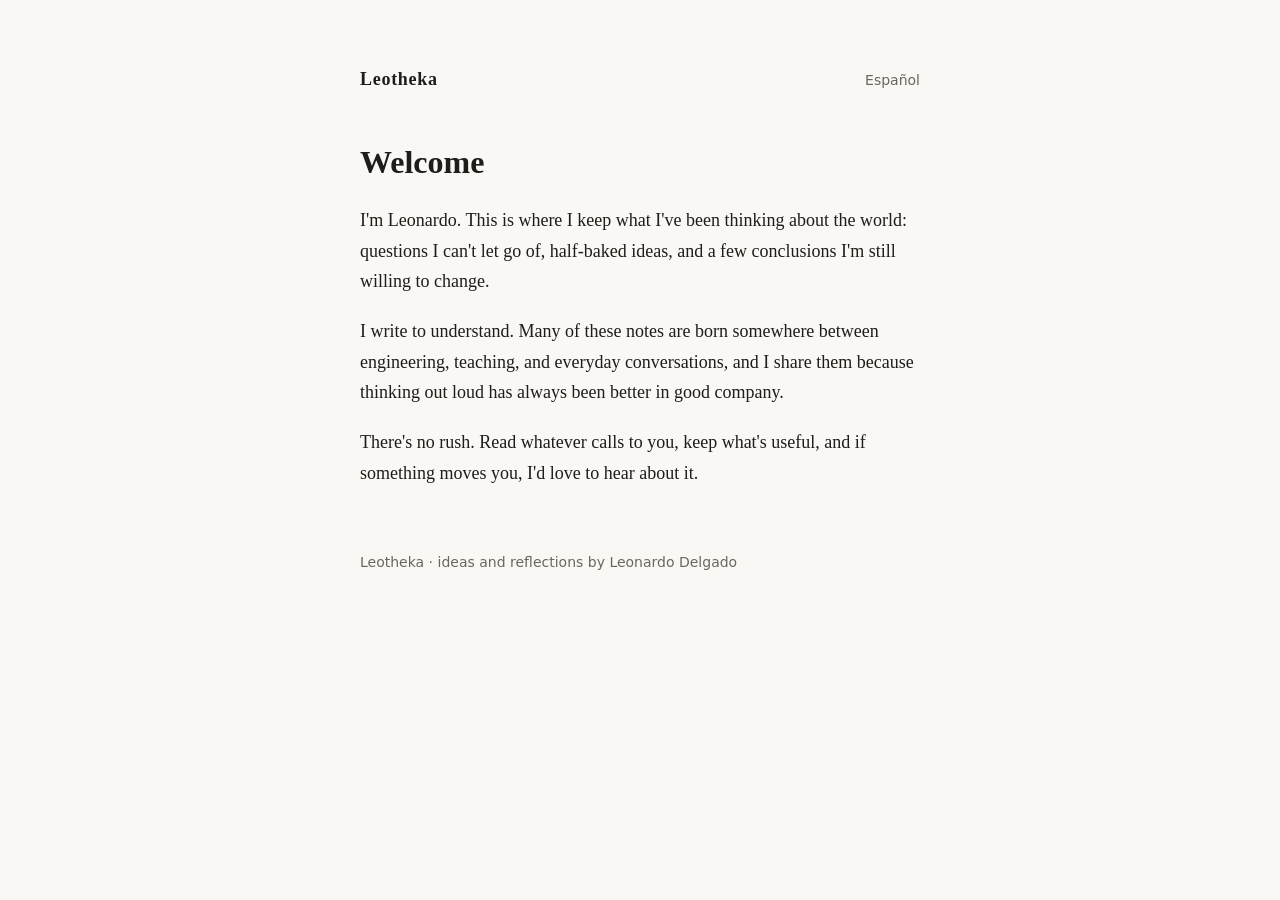
==== en/index.html @ 71f91cb6 "Estructura bilingüe y borrador de bienvenida (/es, /en) Borrador pendiente de aprobación de Leonardo" ====
<!doctype html>
<html lang="en">
<head>
<meta charset="utf-8">
<meta name="viewport" content="width=device-width,initial-scale=1">
<title>Leotheka</title>
<meta name="description" content="Ideas and reflections on the world by Leonardo Delgado.">
<link rel="alternate" hreflang="es" href="/es/">
<link rel="stylesheet" href="/assets/style.css">
</head>
<body>
<main>
<header>
<a class="brand" href="/en/">Leotheka</a>
<nav class="lang"><a href="/es/" hreflang="es">Español</a></nav>
</header>
<h1>Welcome</h1>
<p>I'm Leonardo. This is where I keep what I've been thinking about the world: questions I can't let go of, half-baked ideas, and a few conclusions I'm still willing to change.</p>
<p>I write to understand. Many of these notes are born somewhere between engineering, teaching, and everyday conversations, and I share them because thinking out loud has always been better in good company.</p>
<p>There's no rush. Read whatever calls to you, keep what's useful, and if something moves you, I'd love to hear about it.</p>
<footer>Leotheka · ideas and reflections by Leonardo Delgado</footer>
</main>
</body>
</html>
---- assets/style.css ----
:root{--bg:#faf8f4;--ink:#1f1d1a;--muted:#6b665e;--accent:#8a5a2b}
*{box-sizing:border-box}
body{margin:0;background:var(--bg);color:var(--ink);font:18px/1.7 Georgia,"Times New Roman",serif}
main{max-width:38rem;margin:0 auto;padding:4rem 1.5rem}
header{display:flex;justify-content:space-between;align-items:baseline;margin-bottom:3rem}
.brand{font-weight:bold;letter-spacing:.04em;text-decoration:none;color:var(--ink)}
.lang a{color:var(--muted);font:14px/1 system-ui,sans-serif;text-decoration:none}
.lang a:hover{color:var(--accent)}
h1{font-size:2rem;line-height:1.2;margin:0 0 1.5rem}
p{margin:0 0 1.2rem}
footer{margin-top:4rem;color:var(--muted);font:14px/1.5 system-ui,sans-serif}
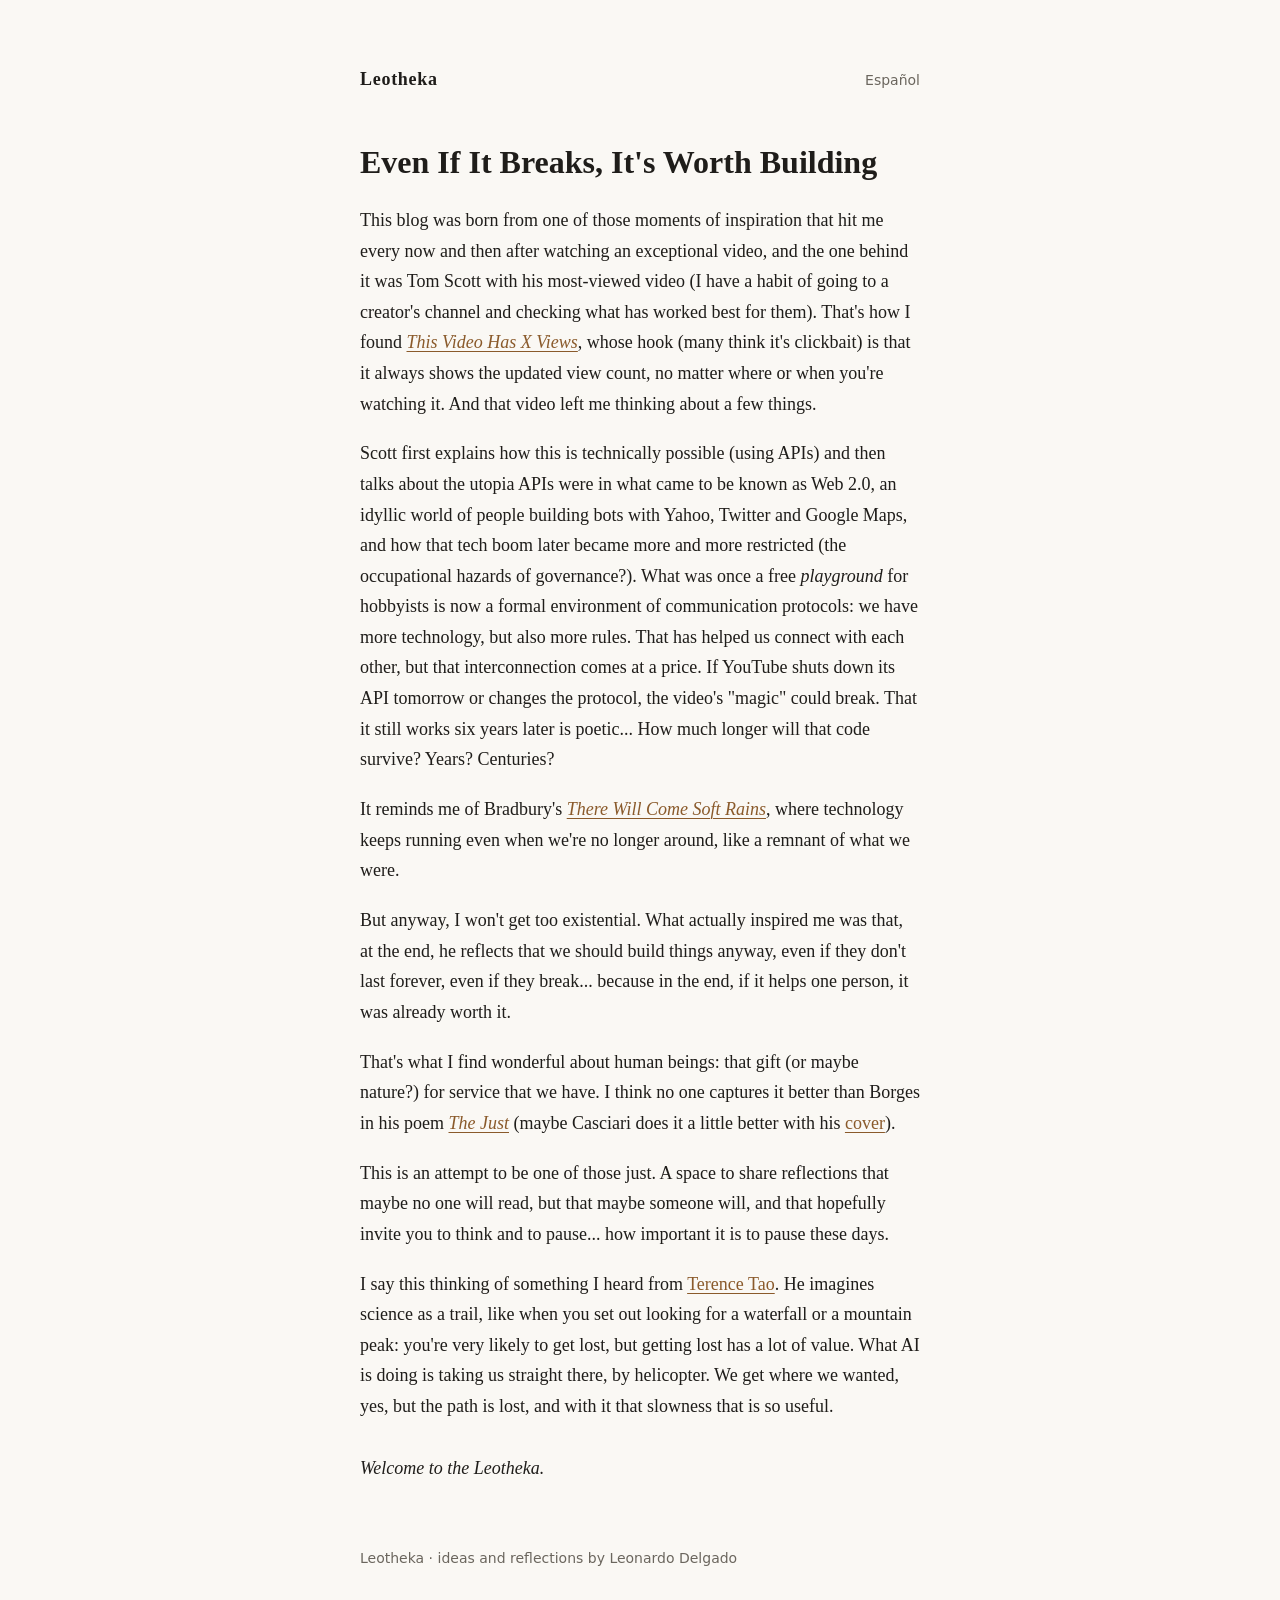
==== commit 8c763cf3: "Bienvenida "Aunque se rompa, vale la pena construirlo" (es/en) para revisión Reemplaza la bienvenida" ====
--- a/en/index.html
+++ b/en/index.html
@@ -3,7 +3,7 @@
 <head>
 <meta charset="utf-8">
 <meta name="viewport" content="width=device-width,initial-scale=1">
-<title>Leotheka</title>
+<title>Even If It Breaks, It&#x27;s Worth Building · Leotheka</title>
 <meta name="description" content="Ideas and reflections on the world by Leonardo Delgado.">
 <link rel="alternate" hreflang="es" href="/es/">
 <link rel="stylesheet" href="/assets/style.css">
@@ -14,10 +14,17 @@
 <a class="brand" href="/en/">Leotheka</a>
 <nav class="lang"><a href="/es/" hreflang="es">Español</a></nav>
 </header>
-<h1>Welcome</h1>
-<p>I'm Leonardo. This is where I keep what I've been thinking about the world: questions I can't let go of, half-baked ideas, and a few conclusions I'm still willing to change.</p>
-<p>I write to understand. Many of these notes are born somewhere between engineering, teaching, and everyday conversations, and I share them because thinking out loud has always been better in good company.</p>
-<p>There's no rush. Read whatever calls to you, keep what's useful, and if something moves you, I'd love to hear about it.</p>
+<article>
+<h1>Even If It Breaks, It&#x27;s Worth Building</h1>
+<p>This blog was born from one of those moments of inspiration that hit me every now and then after watching an exceptional video, and the one behind it was Tom Scott with his most-viewed video (I have a habit of going to a creator's channel and checking what has worked best for them). That's how I found <a href="https://www.youtube.com/watch?v=BxV14h0kFs0" target="_blank" rel="noopener"><em>This Video Has X Views</em></a>, whose hook (many think it's clickbait) is that it always shows the updated view count, no matter where or when you're watching it. And that video left me thinking about a few things.</p>
+<p>Scott first explains how this is technically possible (using APIs) and then talks about the utopia APIs were in what came to be known as Web 2.0, an idyllic world of people building bots with Yahoo, Twitter and Google Maps, and how that tech boom later became more and more restricted (the occupational hazards of governance?). What was once a free <em>playground</em> for hobbyists is now a formal environment of communication protocols: we have more technology, but also more rules. That has helped us connect with each other, but that interconnection comes at a price. If YouTube shuts down its API tomorrow or changes the protocol, the video's "magic" could break. That it still works six years later is poetic... How much longer will that code survive? Years? Centuries?</p>
+<p>It reminds me of Bradbury's <a href="https://en.wikipedia.org/wiki/There_Will_Come_Soft_Rains_%28short_story%29" target="_blank" rel="noopener"><em>There Will Come Soft Rains</em></a>, where technology keeps running even when we're no longer around, like a remnant of what we were.</p>
+<p>But anyway, I won't get too existential. What actually inspired me was that, at the end, he reflects that we should build things anyway, even if they don't last forever, even if they break... because in the end, if it helps one person, it was already worth it.</p>
+<p>That's what I find wonderful about human beings: that gift (or maybe nature?) for service that we have. I think no one captures it better than Borges in his poem <a href="https://www.poetryfoundation.org/articles/68931/when-yellow-ribbons-and-flag-waving-arent-enough" target="_blank" rel="noopener"><em>The Just</em></a> (maybe Casciari does it a little better with his <a href="https://www.youtube.com/watch?v=GWO8wghlyE4" target="_blank" rel="noopener">cover</a>).</p>
+<p>This is an attempt to be one of those just. A space to share reflections that maybe no one will read, but that maybe someone will, and that hopefully invite you to think and to pause... how important it is to pause these days.</p>
+<p>I say this thinking of something I heard from <a href="https://www.youtube.com/watch?v=svl_1upFpQo" target="_blank" rel="noopener">Terence Tao</a>. He imagines science as a trail, like when you set out looking for a waterfall or a mountain peak: you're very likely to get lost, but getting lost has a lot of value. What AI is doing is taking us straight there, by helicopter. We get where we wanted, yes, but the path is lost, and with it that slowness that is so useful.</p>
+<p>Welcome to the Leotheka.</p>
+</article>
 <footer>Leotheka · ideas and reflections by Leonardo Delgado</footer>
 </main>
 </body>
--- a/assets/style.css
+++ b/assets/style.css
@@ -9,3 +9,6 @@
 h1{font-size:2rem;line-height:1.2;margin:0 0 1.5rem}
 p{margin:0 0 1.2rem}
 footer{margin-top:4rem;color:var(--muted);font:14px/1.5 system-ui,sans-serif}
+article a{color:var(--accent);text-decoration-thickness:1px;text-underline-offset:.18em}
+article a:hover{text-decoration-thickness:2px}
+article p:last-child{margin-top:2rem;font-style:italic}
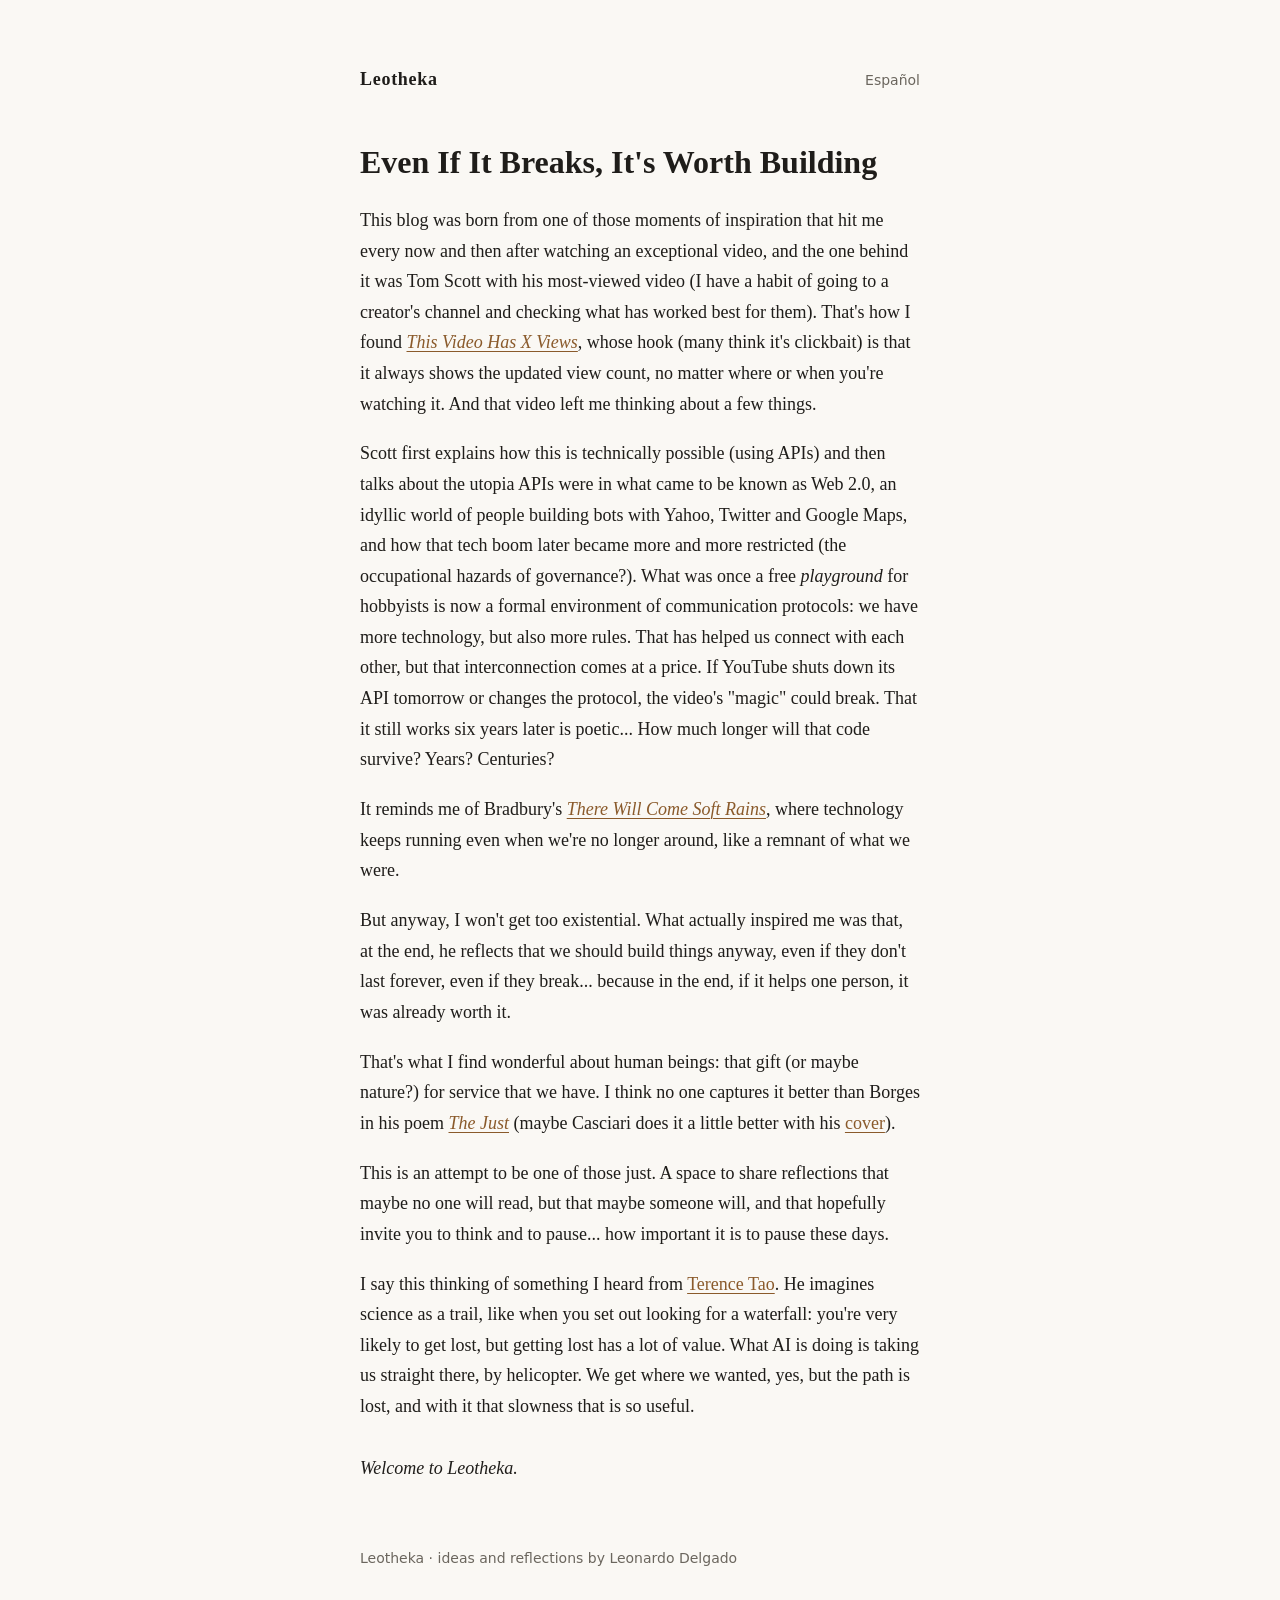
==== commit a4683df4: "Bienvenida: revisiones de Leo (sin "pico", Welcome to Leotheka, enlace directo a Los justos) Bradbur" ====
--- a/en/index.html
+++ b/en/index.html
@@ -20,10 +20,10 @@
 <p>Scott first explains how this is technically possible (using APIs) and then talks about the utopia APIs were in what came to be known as Web 2.0, an idyllic world of people building bots with Yahoo, Twitter and Google Maps, and how that tech boom later became more and more restricted (the occupational hazards of governance?). What was once a free <em>playground</em> for hobbyists is now a formal environment of communication protocols: we have more technology, but also more rules. That has helped us connect with each other, but that interconnection comes at a price. If YouTube shuts down its API tomorrow or changes the protocol, the video's "magic" could break. That it still works six years later is poetic... How much longer will that code survive? Years? Centuries?</p>
 <p>It reminds me of Bradbury's <a href="https://en.wikipedia.org/wiki/There_Will_Come_Soft_Rains_%28short_story%29" target="_blank" rel="noopener"><em>There Will Come Soft Rains</em></a>, where technology keeps running even when we're no longer around, like a remnant of what we were.</p>
 <p>But anyway, I won't get too existential. What actually inspired me was that, at the end, he reflects that we should build things anyway, even if they don't last forever, even if they break... because in the end, if it helps one person, it was already worth it.</p>
-<p>That's what I find wonderful about human beings: that gift (or maybe nature?) for service that we have. I think no one captures it better than Borges in his poem <a href="https://www.poetryfoundation.org/articles/68931/when-yellow-ribbons-and-flag-waving-arent-enough" target="_blank" rel="noopener"><em>The Just</em></a> (maybe Casciari does it a little better with his <a href="https://www.youtube.com/watch?v=GWO8wghlyE4" target="_blank" rel="noopener">cover</a>).</p>
+<p>That's what I find wonderful about human beings: that gift (or maybe nature?) for service that we have. I think no one captures it better than Borges in his poem <a href="https://spanishpoems.blogspot.com/2006/12/jorge-luis-borges-los-justos.html" target="_blank" rel="noopener"><em>The Just</em></a> (maybe Casciari does it a little better with his <a href="https://www.youtube.com/watch?v=GWO8wghlyE4" target="_blank" rel="noopener">cover</a>).</p>
 <p>This is an attempt to be one of those just. A space to share reflections that maybe no one will read, but that maybe someone will, and that hopefully invite you to think and to pause... how important it is to pause these days.</p>
-<p>I say this thinking of something I heard from <a href="https://www.youtube.com/watch?v=svl_1upFpQo" target="_blank" rel="noopener">Terence Tao</a>. He imagines science as a trail, like when you set out looking for a waterfall or a mountain peak: you're very likely to get lost, but getting lost has a lot of value. What AI is doing is taking us straight there, by helicopter. We get where we wanted, yes, but the path is lost, and with it that slowness that is so useful.</p>
-<p>Welcome to the Leotheka.</p>
+<p>I say this thinking of something I heard from <a href="https://www.youtube.com/watch?v=svl_1upFpQo" target="_blank" rel="noopener">Terence Tao</a>. He imagines science as a trail, like when you set out looking for a waterfall: you're very likely to get lost, but getting lost has a lot of value. What AI is doing is taking us straight there, by helicopter. We get where we wanted, yes, but the path is lost, and with it that slowness that is so useful.</p>
+<p>Welcome to Leotheka.</p>
 </article>
 <footer>Leotheka · ideas and reflections by Leonardo Delgado</footer>
 </main>
